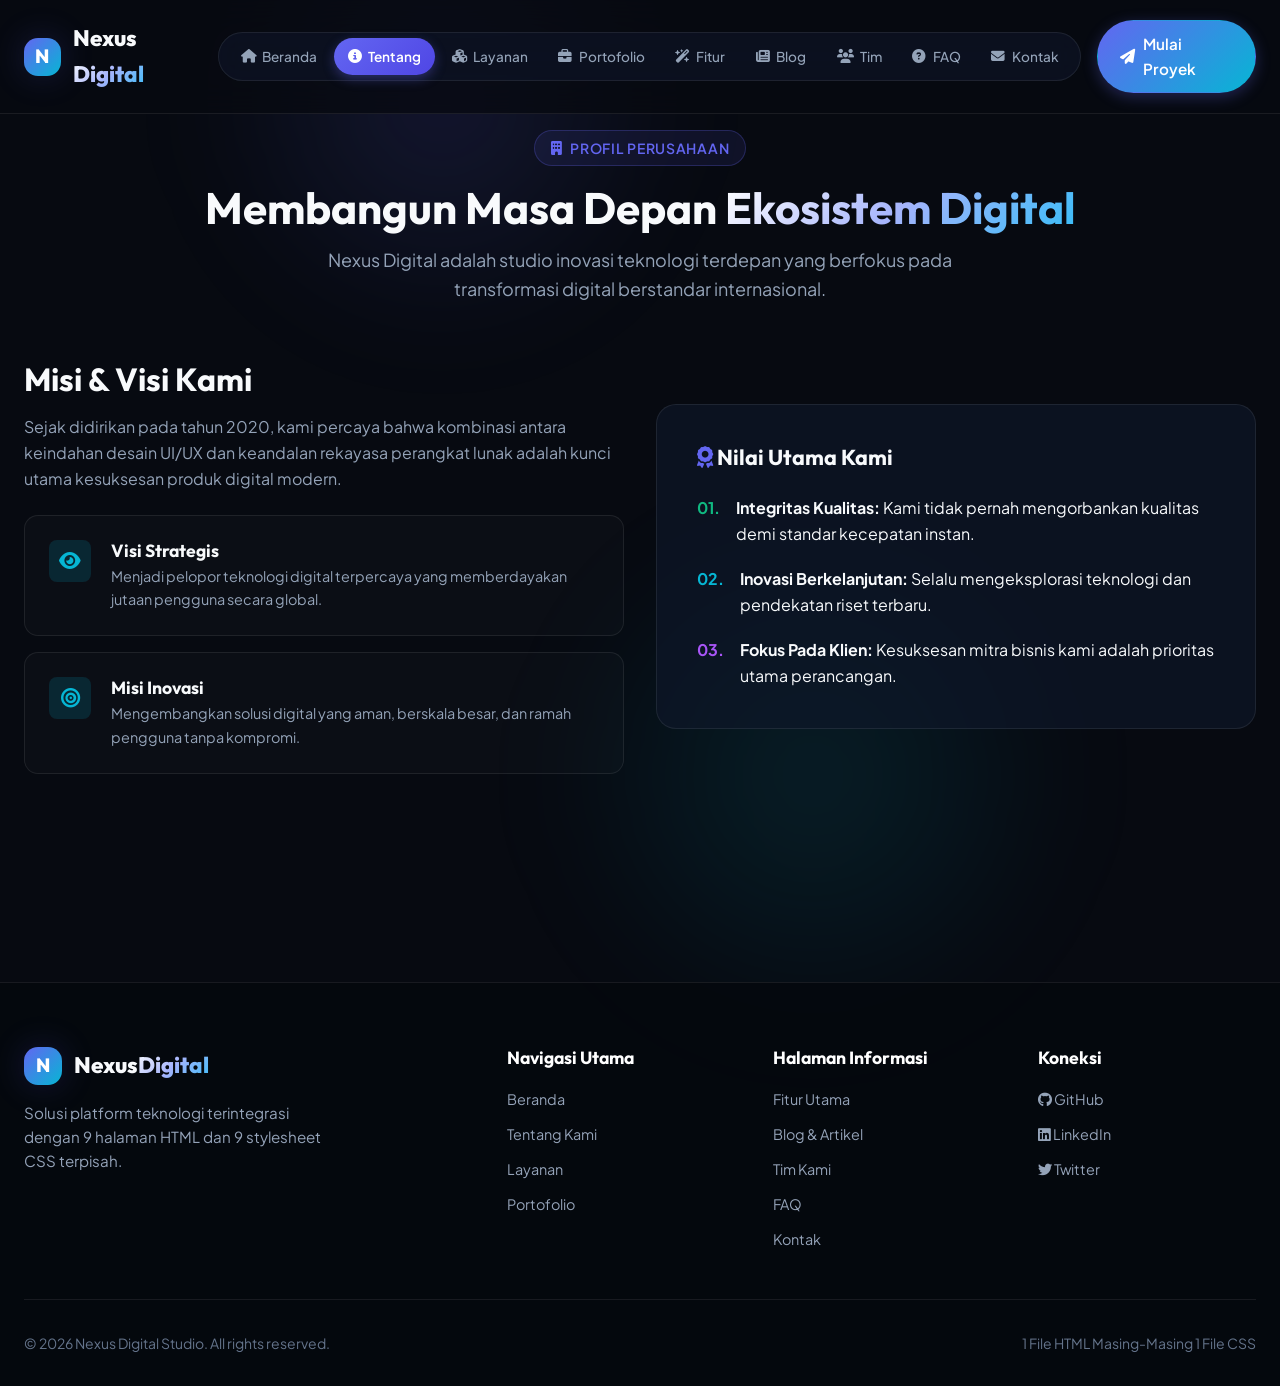
==== about.html @ 28aa9a4e "feat: initialize Nexus Digital multi-page website project Implement a complete multi-page website ar" ====
<!DOCTYPE html>
<html lang="id">
<head>
  <meta charset="UTF-8">
  <meta name="viewport" content="width=device-width, initial-scale=1.0">
  <title>Tentang Kami - Nexus Digital</title>
  <meta name="description" content="Profil Perusahaan, Visi, Misi, dan Nilai-nilai Utama Nexus Digital.">
  <link rel="stylesheet" href="about.css">
  <link rel="stylesheet" href="https://cdnjs.cloudflare.com/ajax/libs/font-awesome/6.4.0/css/all.min.css">
</head>
<body>

  <!-- Navigation Bar -->
  <header class="site-header" id="siteHeader">
    <div class="container header-inner">
      <a href="index.html" class="logo">
        <div class="logo-icon">N</div>
        <span>Nexus<span class="gradient-text">Digital</span></span>
      </a>

      <!-- 9 Separate HTML Page Links -->
      <nav class="main-nav" id="mainNav">
        <a href="index.html" class="nav-link"><i class="fa-solid fa-house"></i> Beranda</a>
        <a href="about.html" class="nav-link active"><i class="fa-solid fa-circle-info"></i> Tentang</a>
        <a href="services.html" class="nav-link"><i class="fa-solid fa-cubes"></i> Layanan</a>
        <a href="portfolio.html" class="nav-link"><i class="fa-solid fa-briefcase"></i> Portofolio</a>
        <a href="features.html" class="nav-link"><i class="fa-solid fa-wand-magic-sparkles"></i> Fitur</a>
        <a href="blog.html" class="nav-link"><i class="fa-solid fa-newspaper"></i> Blog</a>
        <a href="team.html" class="nav-link"><i class="fa-solid fa-users"></i> Tim</a>
        <a href="faq.html" class="nav-link"><i class="fa-solid fa-circle-question"></i> FAQ</a>
        <a href="contact.html" class="nav-link"><i class="fa-solid fa-envelope"></i> Kontak</a>
      </nav>

      <div class="header-actions">
        <a href="contact.html" class="btn btn-primary"><i class="fa-solid fa-paper-plane"></i> Mulai Proyek</a>
        <button class="mobile-toggle" id="mobileToggle" aria-label="Toggle Navigation"><i class="fa-solid fa-bars"></i></button>
      </div>
    </div>
  </header>

  <!-- Main Content: About Page -->
  <main class="page-view">
    <div class="container">
      <div class="page-header">
        <div class="section-tag"><i class="fa-solid fa-building"></i> Profil Perusahaan</div>
        <h1 class="page-title">Membangun Masa Depan <span class="gradient-text">Ekosistem Digital</span></h1>
        <p class="subtitle">Nexus Digital adalah studio inovasi teknologi terdepan yang berfokus pada transformasi digital berstandar internasional.</p>
      </div>

      <div class="grid-2" style="align-items: center; margin-bottom: 4rem;">
        <div>
          <h2 style="font-size: 2rem; margin-bottom: 1rem;">Misi & Visi Kami</h2>
          <p style="color: var(--text-muted); margin-bottom: 1.5rem;">
            Sejak didirikan pada tahun 2020, kami percaya bahwa kombinasi antara keindahan desain UI/UX dan keandalan rekayasa perangkat lunak adalah kunci utama kesuksesan produk digital modern.
          </p>
          <div class="feature-box" style="margin-bottom: 1rem;">
            <div class="feature-icon-sm"><i class="fa-solid fa-eye"></i></div>
            <div>
              <h4 style="font-size: 1.1rem; margin-bottom: 0.25rem;">Visi Strategis</h4>
              <p style="color: var(--text-muted); font-size: 0.9rem;">Menjadi pelopor teknologi digital terpercaya yang memberdayakan jutaan pengguna secara global.</p>
            </div>
          </div>
          <div class="feature-box">
            <div class="feature-icon-sm"><i class="fa-solid fa-bullseye"></i></div>
            <div>
              <h4 style="font-size: 1.1rem; margin-bottom: 0.25rem;">Misi Inovasi</h4>
              <p style="color: var(--text-muted); font-size: 0.9rem;">Mengembangkan solusi digital yang aman, berskala besar, dan ramah pengguna tanpa kompromi.</p>
            </div>
          </div>
        </div>

        <div class="card" style="padding: 2.5rem;">
          <h3 class="card-title" style="margin-bottom: 1.5rem;"><i class="fa-solid fa-award" style="color: var(--primary);"></i> Nilai Utama Kami</h3>
          <ul style="display: flex; flex-direction: column; gap: 1.25rem;">
            <li style="display: flex; gap: 1rem;">
              <span style="color: var(--success); font-weight: bold;">01.</span>
              <div>
                <strong>Integritas Kualitas:</strong> Kami tidak pernah mengorbankan kualitas demi standar kecepatan instan.
              </div>
            </li>
            <li style="display: flex; gap: 1rem;">
              <span style="color: var(--secondary); font-weight: bold;">02.</span>
              <div>
                <strong>Inovasi Berkelanjutan:</strong> Selalu mengeksplorasi teknologi dan pendekatan riset terbaru.
              </div>
            </li>
            <li style="display: flex; gap: 1rem;">
              <span style="color: var(--accent); font-weight: bold;">03.</span>
              <div>
                <strong>Fokus Pada Klien:</strong> Kesuksesan mitra bisnis kami adalah prioritas utama perancangan.
              </div>
            </li>
          </ul>
        </div>
      </div>
    </div>
  </main>

  <!-- Footer -->
  <footer class="site-footer">
    <div class="container">
      <div class="footer-grid">
        <div class="footer-brand">
          <a href="index.html" class="logo">
            <div class="logo-icon">N</div>
            <span>Nexus<span class="gradient-text">Digital</span></span>
          </a>
          <p>Solusi platform teknologi terintegrasi dengan 9 halaman HTML dan 9 stylesheet CSS terpisah.</p>
        </div>
        <div>
          <h4 class="footer-title">Navigasi Utama</h4>
          <div class="footer-links">
            <a href="index.html" class="footer-link">Beranda</a>
            <a href="about.html" class="footer-link">Tentang Kami</a>
            <a href="services.html" class="footer-link">Layanan</a>
            <a href="portfolio.html" class="footer-link">Portofolio</a>
          </div>
        </div>
        <div>
          <h4 class="footer-title">Halaman Informasi</h4>
          <div class="footer-links">
            <a href="features.html" class="footer-link">Fitur Utama</a>
            <a href="blog.html" class="footer-link">Blog & Artikel</a>
            <a href="team.html" class="footer-link">Tim Kami</a>
            <a href="faq.html" class="footer-link">FAQ</a>
            <a href="contact.html" class="footer-link">Kontak</a>
          </div>
        </div>
        <div>
          <h4 class="footer-title">Koneksi</h4>
          <div class="footer-links">
            <a href="#" class="footer-link"><i class="fa-brands fa-github"></i> GitHub</a>
            <a href="#" class="footer-link"><i class="fa-brands fa-linkedin"></i> LinkedIn</a>
            <a href="#" class="footer-link"><i class="fa-brands fa-twitter"></i> Twitter</a>
          </div>
        </div>
      </div>
      <div class="footer-bottom">
        <div>&copy; 2026 Nexus Digital Studio. All rights reserved.</div>
        <div>1 File HTML Masing-Masing 1 File CSS</div>
      </div>
    </div>
  </footer>

  <script>
    document.getElementById('mobileToggle').addEventListener('click', () => {
      document.getElementById('mainNav').classList.toggle('mobile-active');
    });
  </script>
</body>
</html>
---- about.css ----
@import url('common.css');

/* ==========================================================================
   Page-Specific Styles: Tentang Kami (about.html)
   ========================================================================== */
.grid-2 {
  display: grid;
  grid-template-columns: repeat(2, 1fr);
  gap: 2rem;
}

.feature-box {
  display: flex;
  gap: 1.25rem;
  align-items: flex-start;
  padding: 1.5rem;
  border-radius: var(--radius-md);
  background: rgba(255, 255, 255, 0.02);
  border: 1px solid var(--glass-border);
}

.feature-icon-sm {
  width: 42px;
  height: 42px;
  border-radius: var(--radius-sm);
  background: rgba(6, 182, 212, 0.15);
  color: var(--secondary);
  display: flex;
  align-items: center;
  justify-content: center;
  font-size: 1.2rem;
  flex-shrink: 0;
}

@media (max-width: 1024px) {
  .grid-2 { grid-template-columns: 1fr; }
}
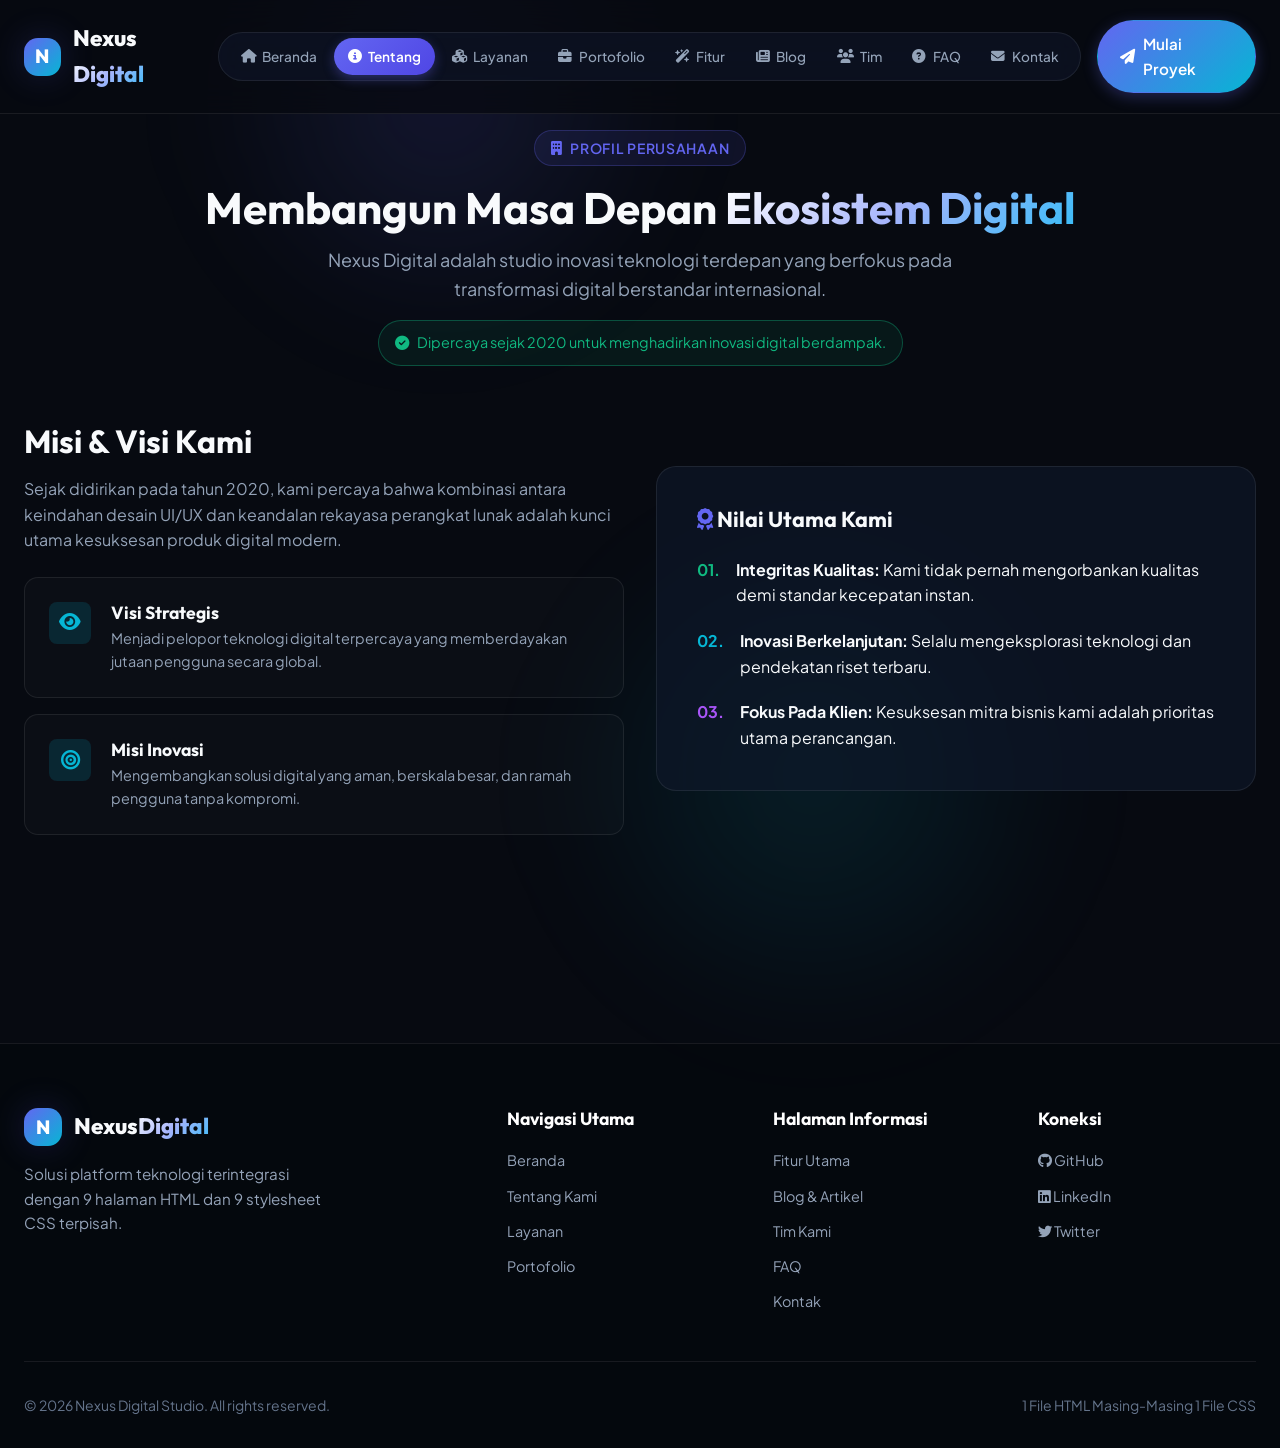
==== commit 5658372d: "mengubah fitur ini" ====
--- a/about.html
+++ b/about.html
@@ -1,151 +1,229 @@
-<!DOCTYPE html>
+<!doctype html>
 <html lang="id">
-<head>
-  <meta charset="UTF-8">
-  <meta name="viewport" content="width=device-width, initial-scale=1.0">
-  <title>Tentang Kami - Nexus Digital</title>
-  <meta name="description" content="Profil Perusahaan, Visi, Misi, dan Nilai-nilai Utama Nexus Digital.">
-  <link rel="stylesheet" href="about.css">
-  <link rel="stylesheet" href="https://cdnjs.cloudflare.com/ajax/libs/font-awesome/6.4.0/css/all.min.css">
-</head>
-<body>
-
-  <!-- Navigation Bar -->
-  <header class="site-header" id="siteHeader">
-    <div class="container header-inner">
-      <a href="index.html" class="logo">
-        <div class="logo-icon">N</div>
-        <span>Nexus<span class="gradient-text">Digital</span></span>
-      </a>
-
-      <!-- 9 Separate HTML Page Links -->
-      <nav class="main-nav" id="mainNav">
-        <a href="index.html" class="nav-link"><i class="fa-solid fa-house"></i> Beranda</a>
-        <a href="about.html" class="nav-link active"><i class="fa-solid fa-circle-info"></i> Tentang</a>
-        <a href="services.html" class="nav-link"><i class="fa-solid fa-cubes"></i> Layanan</a>
-        <a href="portfolio.html" class="nav-link"><i class="fa-solid fa-briefcase"></i> Portofolio</a>
-        <a href="features.html" class="nav-link"><i class="fa-solid fa-wand-magic-sparkles"></i> Fitur</a>
-        <a href="blog.html" class="nav-link"><i class="fa-solid fa-newspaper"></i> Blog</a>
-        <a href="team.html" class="nav-link"><i class="fa-solid fa-users"></i> Tim</a>
-        <a href="faq.html" class="nav-link"><i class="fa-solid fa-circle-question"></i> FAQ</a>
-        <a href="contact.html" class="nav-link"><i class="fa-solid fa-envelope"></i> Kontak</a>
-      </nav>
-
-      <div class="header-actions">
-        <a href="contact.html" class="btn btn-primary"><i class="fa-solid fa-paper-plane"></i> Mulai Proyek</a>
-        <button class="mobile-toggle" id="mobileToggle" aria-label="Toggle Navigation"><i class="fa-solid fa-bars"></i></button>
+  <head>
+    <meta charset="UTF-8" />
+    <meta name="viewport" content="width=device-width, initial-scale=1.0" />
+    <title>Tentang Kami - Nexus Digital</title>
+    <meta
+      name="description"
+      content="Profil Perusahaan, Visi, Misi, dan Nilai-nilai Utama Nexus Digital."
+    />
+    <link rel="stylesheet" href="about.css" />
+    <link
+      rel="stylesheet"
+      href="https://cdnjs.cloudflare.com/ajax/libs/font-awesome/6.4.0/css/all.min.css"
+    />
+  </head>
+  <body>
+    <!-- Navigation Bar -->
+    <header class="site-header" id="siteHeader">
+      <div class="container header-inner">
+        <a href="index.html" class="logo">
+          <div class="logo-icon">N</div>
+          <span>Nexus<span class="gradient-text">Digital</span></span>
+        </a>
+
+        <!-- 9 Separate HTML Page Links -->
+        <nav class="main-nav" id="mainNav">
+          <a href="index.html" class="nav-link"
+            ><i class="fa-solid fa-house"></i> Beranda</a
+          >
+          <a href="about.html" class="nav-link active"
+            ><i class="fa-solid fa-circle-info"></i> Tentang</a
+          >
+          <a href="services.html" class="nav-link"
+            ><i class="fa-solid fa-cubes"></i> Layanan</a
+          >
+          <a href="portfolio.html" class="nav-link"
+            ><i class="fa-solid fa-briefcase"></i> Portofolio</a
+          >
+          <a href="features.html" class="nav-link"
+            ><i class="fa-solid fa-wand-magic-sparkles"></i> Fitur</a
+          >
+          <a href="blog.html" class="nav-link"
+            ><i class="fa-solid fa-newspaper"></i> Blog</a
+          >
+          <a href="team.html" class="nav-link"
+            ><i class="fa-solid fa-users"></i> Tim</a
+          >
+          <a href="faq.html" class="nav-link"
+            ><i class="fa-solid fa-circle-question"></i> FAQ</a
+          >
+          <a href="contact.html" class="nav-link"
+            ><i class="fa-solid fa-envelope"></i> Kontak</a
+          >
+        </nav>
+
+        <div class="header-actions">
+          <a href="contact.html" class="btn btn-primary"
+            ><i class="fa-solid fa-paper-plane"></i> Mulai Proyek</a
+          >
+          <button
+            class="mobile-toggle"
+            id="mobileToggle"
+            aria-label="Toggle Navigation"
+          >
+            <i class="fa-solid fa-bars"></i>
+          </button>
+        </div>
       </div>
-    </div>
-  </header>
-
-  <!-- Main Content: About Page -->
-  <main class="page-view">
-    <div class="container">
-      <div class="page-header">
-        <div class="section-tag"><i class="fa-solid fa-building"></i> Profil Perusahaan</div>
-        <h1 class="page-title">Membangun Masa Depan <span class="gradient-text">Ekosistem Digital</span></h1>
-        <p class="subtitle">Nexus Digital adalah studio inovasi teknologi terdepan yang berfokus pada transformasi digital berstandar internasional.</p>
+    </header>
+
+    <!-- Main Content: About Page -->
+    <main class="page-view">
+      <div class="container">
+        <div class="page-header">
+          <div class="section-tag">
+            <i class="fa-solid fa-building"></i> Profil Perusahaan
+          </div>
+          <h1 class="page-title">
+            Membangun Masa Depan
+            <span class="gradient-text">Ekosistem Digital</span>
+          </h1>
+          <p class="subtitle">
+            Nexus Digital adalah studio inovasi teknologi terdepan yang berfokus
+            pada transformasi digital berstandar internasional.
+          </p>
+          <div class="about-highlight">
+            <i class="fa-solid fa-circle-check"></i> Dipercaya sejak 2020 untuk
+            menghadirkan inovasi digital berdampak.
+          </div>
+        </div>
+
+        <div class="grid-2" style="align-items: center; margin-bottom: 4rem">
+          <div>
+            <h2 style="font-size: 2rem; margin-bottom: 1rem">
+              Misi & Visi Kami
+            </h2>
+            <p style="color: var(--text-muted); margin-bottom: 1.5rem">
+              Sejak didirikan pada tahun 2020, kami percaya bahwa kombinasi
+              antara keindahan desain UI/UX dan keandalan rekayasa perangkat
+              lunak adalah kunci utama kesuksesan produk digital modern.
+            </p>
+            <div class="feature-box" style="margin-bottom: 1rem">
+              <div class="feature-icon-sm"><i class="fa-solid fa-eye"></i></div>
+              <div>
+                <h4 style="font-size: 1.1rem; margin-bottom: 0.25rem">
+                  Visi Strategis
+                </h4>
+                <p style="color: var(--text-muted); font-size: 0.9rem">
+                  Menjadi pelopor teknologi digital terpercaya yang
+                  memberdayakan jutaan pengguna secara global.
+                </p>
+              </div>
+            </div>
+            <div class="feature-box">
+              <div class="feature-icon-sm">
+                <i class="fa-solid fa-bullseye"></i>
+              </div>
+              <div>
+                <h4 style="font-size: 1.1rem; margin-bottom: 0.25rem">
+                  Misi Inovasi
+                </h4>
+                <p style="color: var(--text-muted); font-size: 0.9rem">
+                  Mengembangkan solusi digital yang aman, berskala besar, dan
+                  ramah pengguna tanpa kompromi.
+                </p>
+              </div>
+            </div>
+          </div>
+
+          <div class="card" style="padding: 2.5rem">
+            <h3 class="card-title" style="margin-bottom: 1.5rem">
+              <i class="fa-solid fa-award" style="color: var(--primary)"></i>
+              Nilai Utama Kami
+            </h3>
+            <ul style="display: flex; flex-direction: column; gap: 1.25rem">
+              <li style="display: flex; gap: 1rem">
+                <span style="color: var(--success); font-weight: bold"
+                  >01.</span
+                >
+                <div>
+                  <strong>Integritas Kualitas:</strong> Kami tidak pernah
+                  mengorbankan kualitas demi standar kecepatan instan.
+                </div>
+              </li>
+              <li style="display: flex; gap: 1rem">
+                <span style="color: var(--secondary); font-weight: bold"
+                  >02.</span
+                >
+                <div>
+                  <strong>Inovasi Berkelanjutan:</strong> Selalu mengeksplorasi
+                  teknologi dan pendekatan riset terbaru.
+                </div>
+              </li>
+              <li style="display: flex; gap: 1rem">
+                <span style="color: var(--accent); font-weight: bold">03.</span>
+                <div>
+                  <strong>Fokus Pada Klien:</strong> Kesuksesan mitra bisnis
+                  kami adalah prioritas utama perancangan.
+                </div>
+              </li>
+            </ul>
+          </div>
+        </div>
       </div>
-
-      <div class="grid-2" style="align-items: center; margin-bottom: 4rem;">
-        <div>
-          <h2 style="font-size: 2rem; margin-bottom: 1rem;">Misi & Visi Kami</h2>
-          <p style="color: var(--text-muted); margin-bottom: 1.5rem;">
-            Sejak didirikan pada tahun 2020, kami percaya bahwa kombinasi antara keindahan desain UI/UX dan keandalan rekayasa perangkat lunak adalah kunci utama kesuksesan produk digital modern.
-          </p>
-          <div class="feature-box" style="margin-bottom: 1rem;">
-            <div class="feature-icon-sm"><i class="fa-solid fa-eye"></i></div>
-            <div>
-              <h4 style="font-size: 1.1rem; margin-bottom: 0.25rem;">Visi Strategis</h4>
-              <p style="color: var(--text-muted); font-size: 0.9rem;">Menjadi pelopor teknologi digital terpercaya yang memberdayakan jutaan pengguna secara global.</p>
-            </div>
-          </div>
-          <div class="feature-box">
-            <div class="feature-icon-sm"><i class="fa-solid fa-bullseye"></i></div>
-            <div>
-              <h4 style="font-size: 1.1rem; margin-bottom: 0.25rem;">Misi Inovasi</h4>
-              <p style="color: var(--text-muted); font-size: 0.9rem;">Mengembangkan solusi digital yang aman, berskala besar, dan ramah pengguna tanpa kompromi.</p>
-            </div>
-          </div>
-        </div>
-
-        <div class="card" style="padding: 2.5rem;">
-          <h3 class="card-title" style="margin-bottom: 1.5rem;"><i class="fa-solid fa-award" style="color: var(--primary);"></i> Nilai Utama Kami</h3>
-          <ul style="display: flex; flex-direction: column; gap: 1.25rem;">
-            <li style="display: flex; gap: 1rem;">
-              <span style="color: var(--success); font-weight: bold;">01.</span>
-              <div>
-                <strong>Integritas Kualitas:</strong> Kami tidak pernah mengorbankan kualitas demi standar kecepatan instan.
-              </div>
-            </li>
-            <li style="display: flex; gap: 1rem;">
-              <span style="color: var(--secondary); font-weight: bold;">02.</span>
-              <div>
-                <strong>Inovasi Berkelanjutan:</strong> Selalu mengeksplorasi teknologi dan pendekatan riset terbaru.
-              </div>
-            </li>
-            <li style="display: flex; gap: 1rem;">
-              <span style="color: var(--accent); font-weight: bold;">03.</span>
-              <div>
-                <strong>Fokus Pada Klien:</strong> Kesuksesan mitra bisnis kami adalah prioritas utama perancangan.
-              </div>
-            </li>
-          </ul>
+    </main>
+
+    <!-- Footer -->
+    <footer class="site-footer">
+      <div class="container">
+        <div class="footer-grid">
+          <div class="footer-brand">
+            <a href="index.html" class="logo">
+              <div class="logo-icon">N</div>
+              <span>Nexus<span class="gradient-text">Digital</span></span>
+            </a>
+            <p>
+              Solusi platform teknologi terintegrasi dengan 9 halaman HTML dan 9
+              stylesheet CSS terpisah.
+            </p>
+          </div>
+          <div>
+            <h4 class="footer-title">Navigasi Utama</h4>
+            <div class="footer-links">
+              <a href="index.html" class="footer-link">Beranda</a>
+              <a href="about.html" class="footer-link">Tentang Kami</a>
+              <a href="services.html" class="footer-link">Layanan</a>
+              <a href="portfolio.html" class="footer-link">Portofolio</a>
+            </div>
+          </div>
+          <div>
+            <h4 class="footer-title">Halaman Informasi</h4>
+            <div class="footer-links">
+              <a href="features.html" class="footer-link">Fitur Utama</a>
+              <a href="blog.html" class="footer-link">Blog & Artikel</a>
+              <a href="team.html" class="footer-link">Tim Kami</a>
+              <a href="faq.html" class="footer-link">FAQ</a>
+              <a href="contact.html" class="footer-link">Kontak</a>
+            </div>
+          </div>
+          <div>
+            <h4 class="footer-title">Koneksi</h4>
+            <div class="footer-links">
+              <a href="#" class="footer-link"
+                ><i class="fa-brands fa-github"></i> GitHub</a
+              >
+              <a href="#" class="footer-link"
+                ><i class="fa-brands fa-linkedin"></i> LinkedIn</a
+              >
+              <a href="#" class="footer-link"
+                ><i class="fa-brands fa-twitter"></i> Twitter</a
+              >
+            </div>
+          </div>
+        </div>
+        <div class="footer-bottom">
+          <div>&copy; 2026 Nexus Digital Studio. All rights reserved.</div>
+          <div>1 File HTML Masing-Masing 1 File CSS</div>
         </div>
       </div>
-    </div>
-  </main>
-
-  <!-- Footer -->
-  <footer class="site-footer">
-    <div class="container">
-      <div class="footer-grid">
-        <div class="footer-brand">
-          <a href="index.html" class="logo">
-            <div class="logo-icon">N</div>
-            <span>Nexus<span class="gradient-text">Digital</span></span>
-          </a>
-          <p>Solusi platform teknologi terintegrasi dengan 9 halaman HTML dan 9 stylesheet CSS terpisah.</p>
-        </div>
-        <div>
-          <h4 class="footer-title">Navigasi Utama</h4>
-          <div class="footer-links">
-            <a href="index.html" class="footer-link">Beranda</a>
-            <a href="about.html" class="footer-link">Tentang Kami</a>
-            <a href="services.html" class="footer-link">Layanan</a>
-            <a href="portfolio.html" class="footer-link">Portofolio</a>
-          </div>
-        </div>
-        <div>
-          <h4 class="footer-title">Halaman Informasi</h4>
-          <div class="footer-links">
-            <a href="features.html" class="footer-link">Fitur Utama</a>
-            <a href="blog.html" class="footer-link">Blog & Artikel</a>
-            <a href="team.html" class="footer-link">Tim Kami</a>
-            <a href="faq.html" class="footer-link">FAQ</a>
-            <a href="contact.html" class="footer-link">Kontak</a>
-          </div>
-        </div>
-        <div>
-          <h4 class="footer-title">Koneksi</h4>
-          <div class="footer-links">
-            <a href="#" class="footer-link"><i class="fa-brands fa-github"></i> GitHub</a>
-            <a href="#" class="footer-link"><i class="fa-brands fa-linkedin"></i> LinkedIn</a>
-            <a href="#" class="footer-link"><i class="fa-brands fa-twitter"></i> Twitter</a>
-          </div>
-        </div>
-      </div>
-      <div class="footer-bottom">
-        <div>&copy; 2026 Nexus Digital Studio. All rights reserved.</div>
-        <div>1 File HTML Masing-Masing 1 File CSS</div>
-      </div>
-    </div>
-  </footer>
-
-  <script>
-    document.getElementById('mobileToggle').addEventListener('click', () => {
-      document.getElementById('mainNav').classList.toggle('mobile-active');
-    });
-  </script>
-</body>
+    </footer>
+
+    <script>
+      document.getElementById("mobileToggle").addEventListener("click", () => {
+        document.getElementById("mainNav").classList.toggle("mobile-active");
+      });
+    </script>
+  </body>
 </html>
--- a/about.css
+++ b/about.css
@@ -1,4 +1,4 @@
-@import url('common.css');
+@import url("common.css");
 
 /* ==========================================================================
    Page-Specific Styles: Tentang Kami (about.html)
@@ -9,6 +9,19 @@
   gap: 2rem;
 }
 
+.about-highlight {
+  display: inline-flex;
+  align-items: center;
+  gap: 0.5rem;
+  margin-top: 1rem;
+  padding: 0.65rem 1rem;
+  border: 1px solid rgba(16, 185, 129, 0.35);
+  border-radius: 999px;
+  color: var(--success);
+  background: rgba(16, 185, 129, 0.08);
+  font-size: 0.9rem;
+}
+
 .feature-box {
   display: flex;
   gap: 1.25rem;
@@ -17,6 +30,14 @@
   border-radius: var(--radius-md);
   background: rgba(255, 255, 255, 0.02);
   border: 1px solid var(--glass-border);
+  transition:
+    transform 0.2s ease,
+    border-color 0.2s ease;
+}
+
+.feature-box:hover {
+  transform: translateX(6px);
+  border-color: var(--secondary);
 }
 
 .feature-icon-sm {
@@ -33,5 +54,7 @@
 }
 
 @media (max-width: 1024px) {
-  .grid-2 { grid-template-columns: 1fr; }
+  .grid-2 {
+    grid-template-columns: 1fr;
+  }
 }
